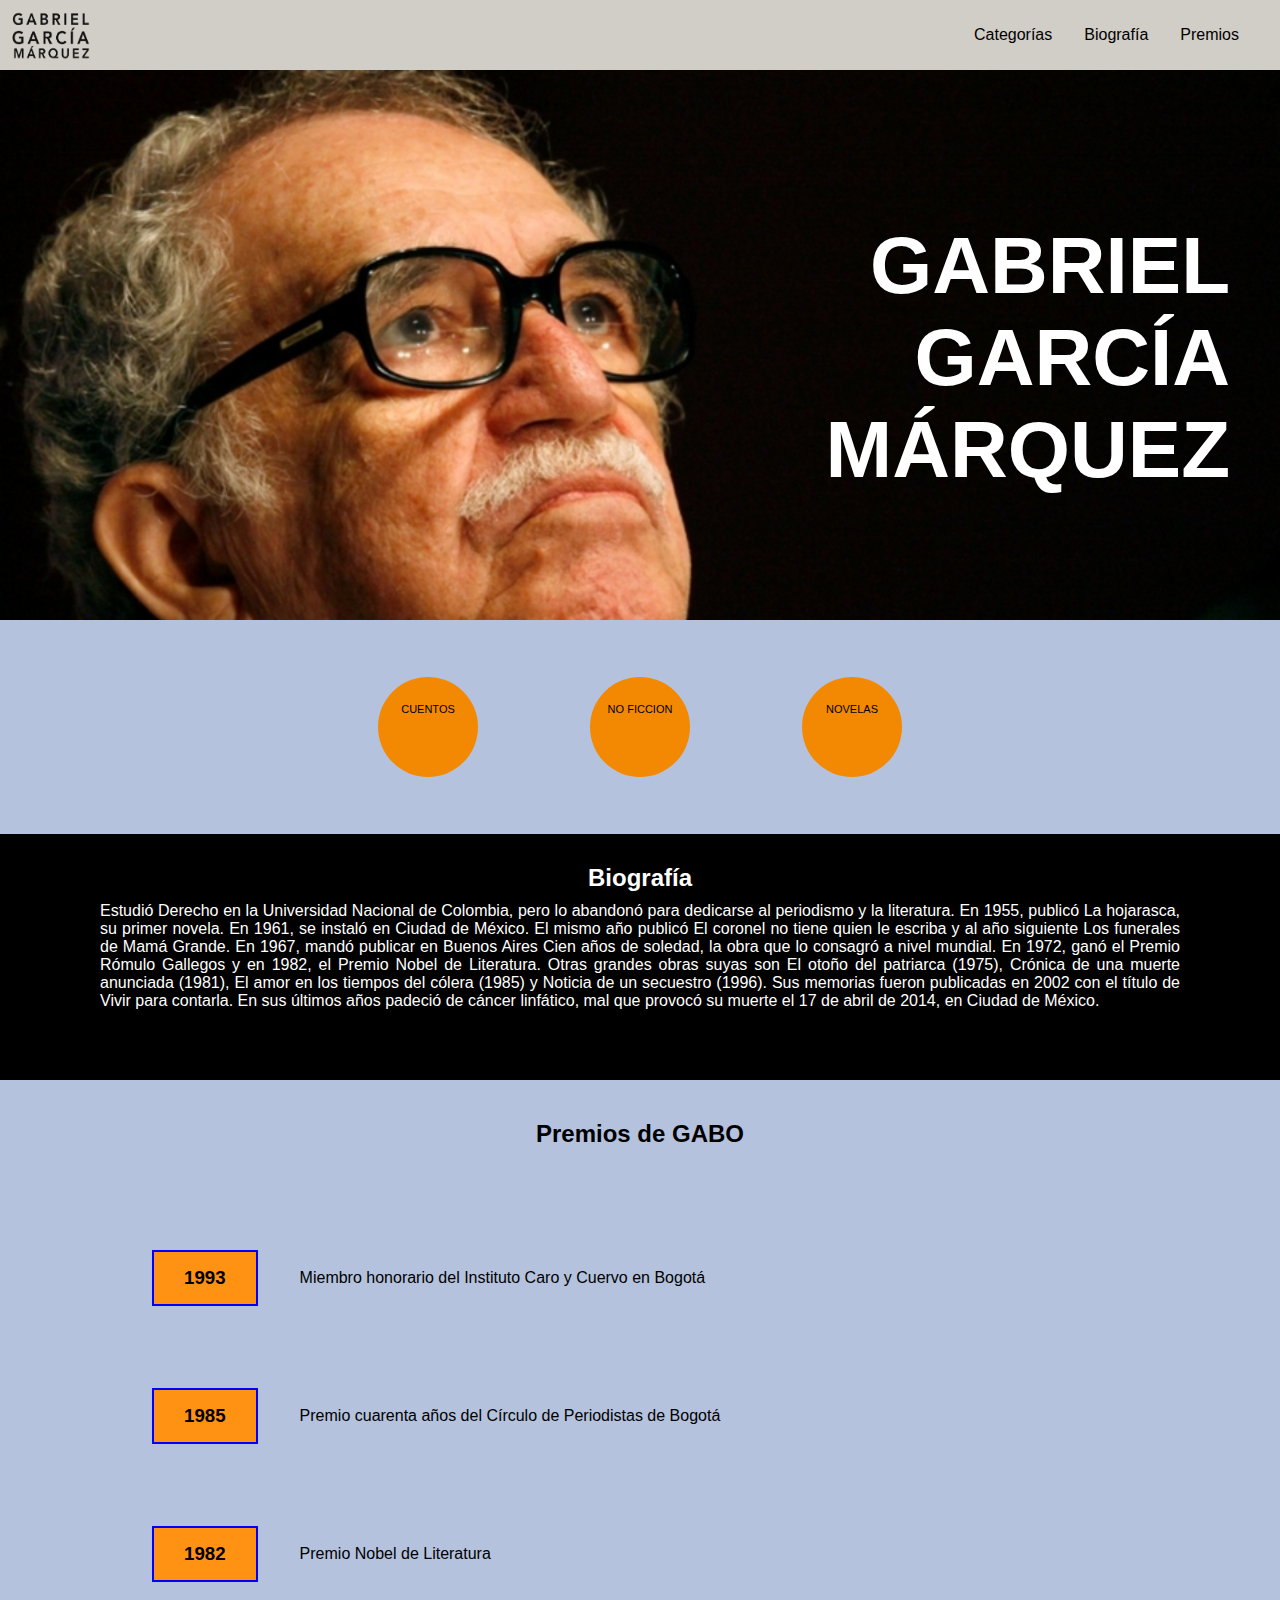
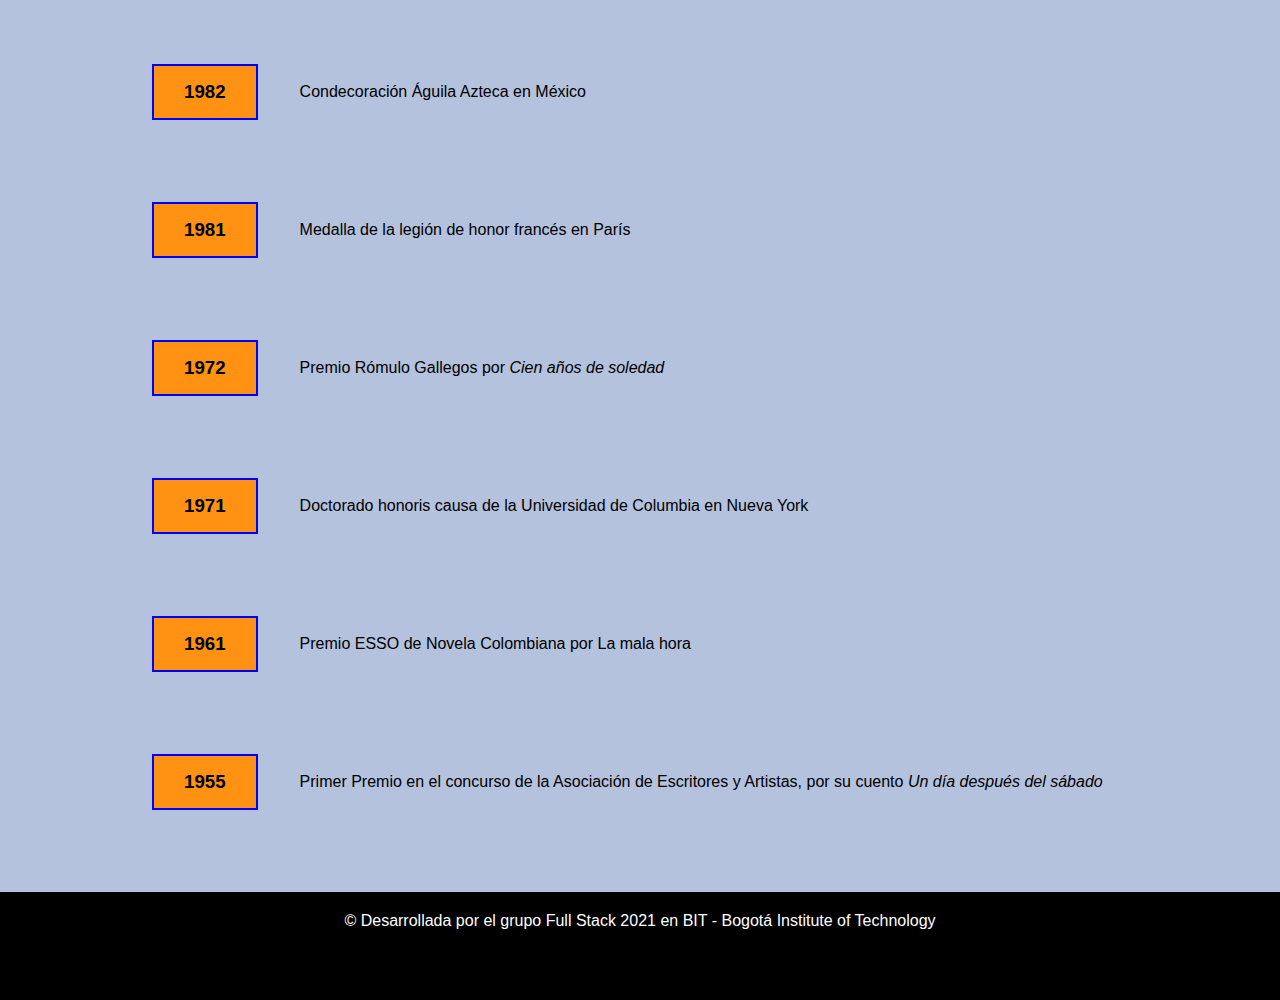
==== index.html @ b6068349 "Se agregan los archivos" ====
<!DOCTYPE html>
<html>
  <head>
    <meta charset="UTF-8" />
    <meta http-equiv="X-UA-Compatible" content="IE=edge" />
    <meta name="viewport" content="width=device-width, initial-scale=1.0" />
    <link rel="stylesheet" href="./css/style.css" />
    <title>Gabo</title>
  </head>
  <body>
    <!-- Barra superior con el logo y las opciones del menu  target="_blank"  -->
    <div class="header">
      <div class="logo">
        <a href="index.html">
          <img
            width="80"
            height="50"
            src="./img/gabo-logo.png"
            alt="logo de gabo"
          />
        </a>
      </div>
      <div class="menu">
        <table>
          <tr>
            <td>
              <a
                href="https://es.wikipedia.org/wiki/Wikipedia:Portada"
                target="_black"
                >Categorías</a
              >
            </td>
            <td>
              <a
                href="https://es.wikipedia.org/wiki/Wikipedia:Portada"
                target="_black"
                >Biografía</a
              >
            </td>
            <td>
              <a
                href="https://es.wikipedia.org/wiki/Wikipedia:Portada"
                target="_black"
                >Premios</a
              >
            </td>
          </tr>
        </table>
      </div>
    </div>
    <!--  Fin Menu  -->
    <!-- Inicio banner -->
    <div class="banner">
      <h1>
        GABRIEL <br />
        GARCÍA <br />
        MÁRQUEZ
      </h1>
    </div>
    <!-- Fin Banner -->
    <!-- Inicio categorias  -->
    <div>
      <table class="tablaCategorias">
        <tr>
          <td class="cat">
            <div class="boton_categorias">
              <a href="#">CUENTOS</a>
            </div>
          </td>
          <td class="cat">
            <div class="boton_categorias">
              <a href="#">NO FICCION</a>
            </div>
          </td>
          <td class="cat">
            <div class="boton_categorias">
              <a href="#">NOVELAS</a>
            </div>
          </td>
        </tr>
      </table>
    </div>
    <!-- Fin categorias -->
    <!-- Inicio biografía -->
    <div class="biografia">
      <h2>Biografía</h2>
      <p>
        Estudió Derecho en la Universidad Nacional de Colombia, pero lo abandonó
        para dedicarse al periodismo y la literatura. En 1955, publicó La
        hojarasca, su primer novela. En 1961, se instaló en Ciudad de México. El
        mismo año publicó El coronel no tiene quien le escriba y al año
        siguiente Los funerales de Mamá Grande. En 1967, mandó publicar en
        Buenos Aires Cien años de soledad, la obra que lo consagró a nivel
        mundial. En 1972, ganó el Premio Rómulo Gallegos y en 1982, el Premio
        Nobel de Literatura. Otras grandes obras suyas son El otoño del
        patriarca (1975), Crónica de una muerte anunciada (1981), El amor en los
        tiempos del cólera (1985) y Noticia de un secuestro (1996). Sus memorias
        fueron publicadas en 2002 con el título de Vivir para contarla. En sus
        últimos años padeció de cáncer linfático, mal que provocó su muerte el
        17 de abril de 2014, en Ciudad de México.
      </p>
    </div>
    <!-- Fin Biografía -->
    <!-- inicio premios  -->
    <div class="premios">
      <h2>Premios de GABO</h2>
      <table>
        <tr>
          <td><h3>1993</h3></td>
          <td>Miembro honorario del Instituto Caro y Cuervo en Bogotá</td>
        </tr>
        <tr>
          <td><h3>1985</h3></td>
          <td>Premio cuarenta años del Círculo de Periodistas de Bogotá</td>
        </tr>
        <tr>
          <td><h3>1982</h3></td>
          <td>Premio Nobel de Literatura</td>
        </tr>
        <tr>
          <td><h3>1982</h3></td>
          <td>Condecoración Águila Azteca en México</td>
        </tr>
        <tr>
          <td><h3>1981</h3></td>
          <td>Medalla de la legión de honor francés en París</td>
        </tr>
        <tr>
          <td><h3>1972</h3></td>
          <td>Premio Rómulo Gallegos por <i>Cien años de soledad</td>
        </tr>
        <tr>
          <td><h3>1971</h3></td>
          <td>Doctorado honoris causa de la Universidad de Columbia en Nueva York</td>
        </tr>
        <tr>
          <td><h3>1961</h3></td>
          <td>Premio ESSO de Novela Colombiana por La mala hora</td>
        </tr>
        <tr>
          <td><h3>1955</h3></td>
          <td>Primer Premio en el concurso de la Asociación de Escritores y Artistas,
            por su cuento <i>Un día después del sábado</i></td>
        </tr>
      </table>
    </div>
    <!-- fin premios -->
    <!-- inicio footer -->
    <footer>
      &copy; Desarrollada por el grupo Full Stack 2021 en BIT -
      Bogotá Institute of Technology
    </footer>
    <!-- fin footer-->
  </body>
</html>
---- css/style.css ----
* {
  margin: 0;
  padding: 0;
}

body {
  background-color: rgb(180, 194, 221);
  font-family: "Gill Sans", "Gill Sans MT", Calibri, "Trebuchet MS", sans-serif;
}

.header {
  background-color: rgb(209, 205, 199);
  height: 70px;
}

.logo {
  float: left;
  padding: 10px;
}

.menu {
  float: right;
  margin: 24px;
}

.menu a {
  color: black;
  text-decoration: none;
  padding: 15px;
}

.banner {
  background-image: url(../img/gabo11.jpg);
  height: 550px;
  background-repeat: no-repeat;
  background-size: cover;
  color: white;
}

.banner h1 {
  text-align: right;
  font-size: 80px;
  padding: 150px 50px;
}

.tablaCategorias {
  width: auto;
  margin: auto;
}
.cat {
  padding: 50px;
}
.boton_categorias {
  width: 80px;
  height: 80px;
  background-color: #f38902;
  border-radius: 50px;
  font-size: 11px;
  margin: 5px;
  padding: 10px;
  line-height: 45px;
  text-align: center;
  float: left;
}

.boton_categorias:hover {
  opacity: 0.3;
}

.boton_categorias a {
  text-decoration: none;
  color: black;
  padding: 5px 5px 5px 5px;
}

.biografia {
  background-color: black;
  color: white;
  padding: 20px 100px 70px 100px;
  text-align: justify;
}

.biografia h2 {
  text-align: center;
  padding: 10px;
}

.premios {
  margin: 0;
  text-align: center;
  padding: 10px;
}

.premios table {
  padding: 30px 100px 30px 100px;
}

.premios h2 {
  padding: 30px 0px;
}

.premios h3 {
  background-color: rgb(255, 145, 19);
  border: 2px solid blue;
  text-align: center;
  padding: 15px 30px 15px 30px;
  margin: 40px;
}

.premios td {
  text-align: left;
}

footer {
  background-color: black;
  color: white;
  text-align: center;
  padding: 20px 100px 70px 100px;
}
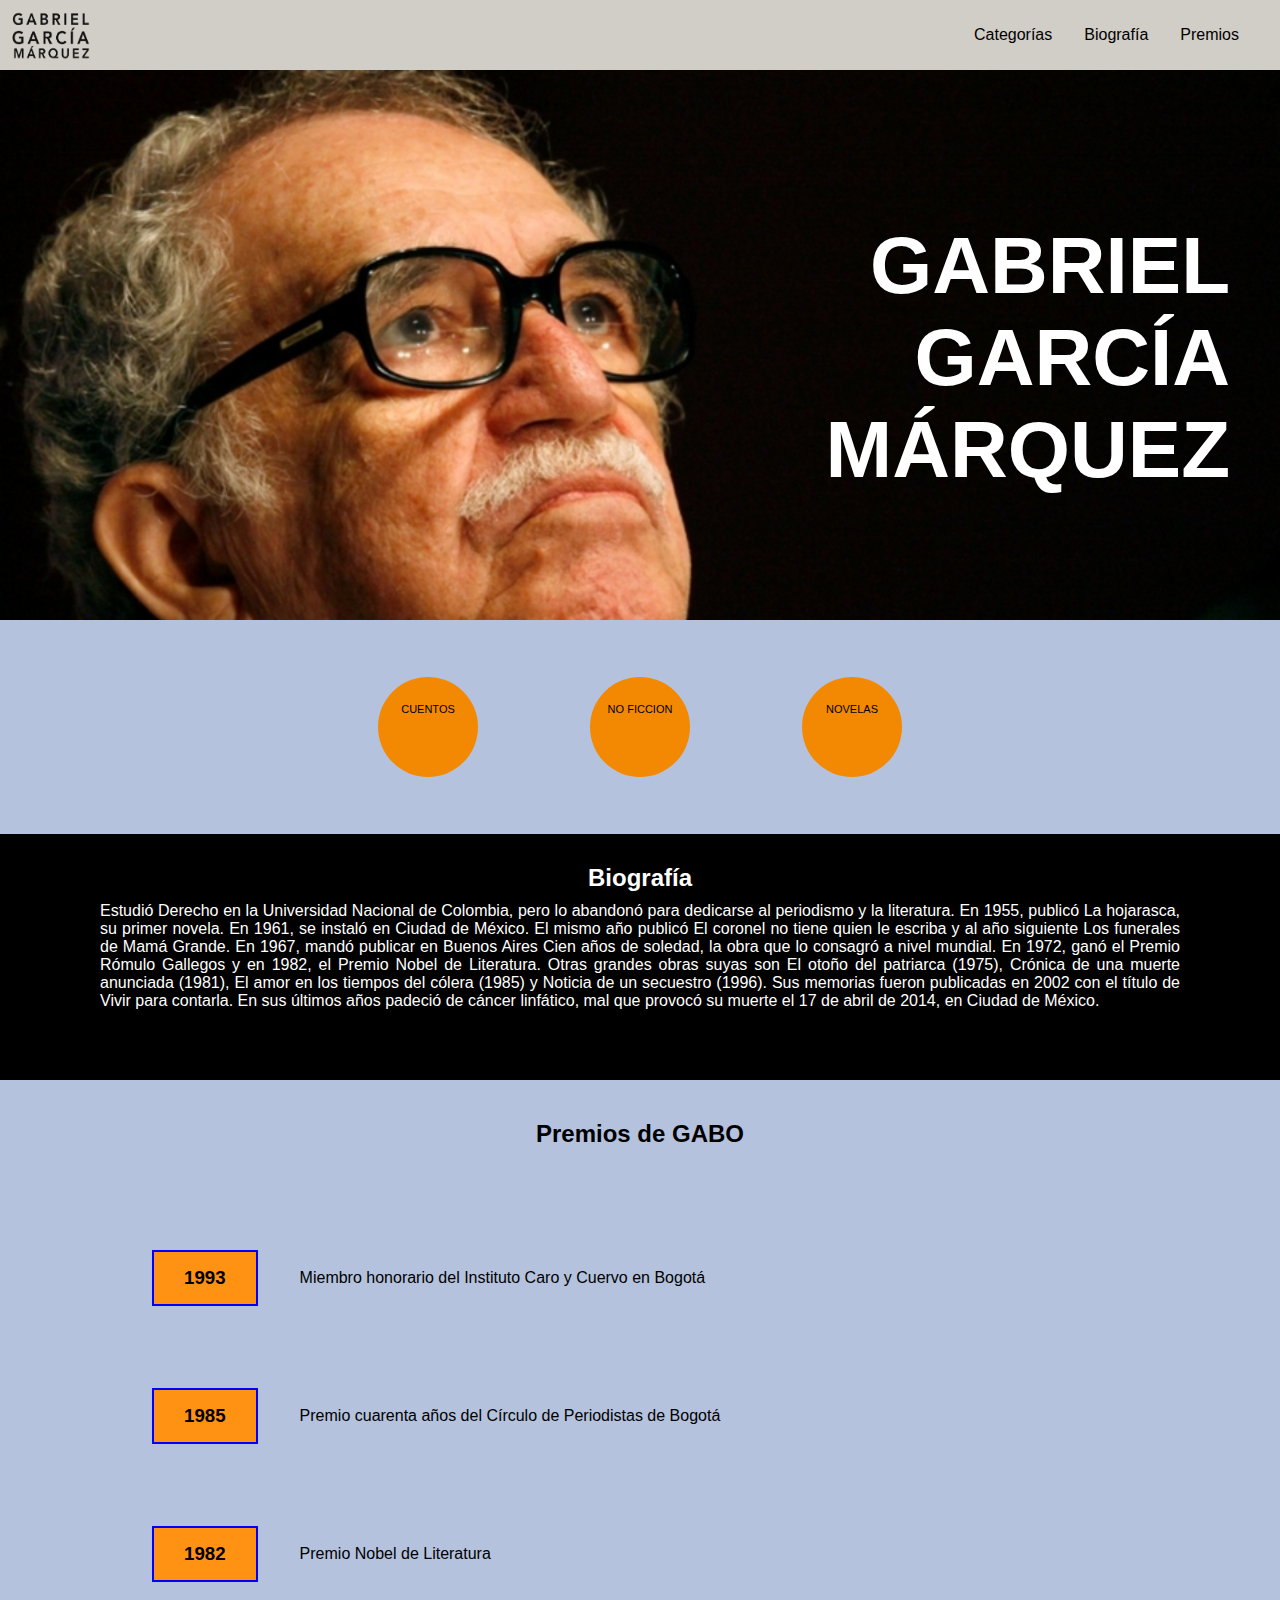
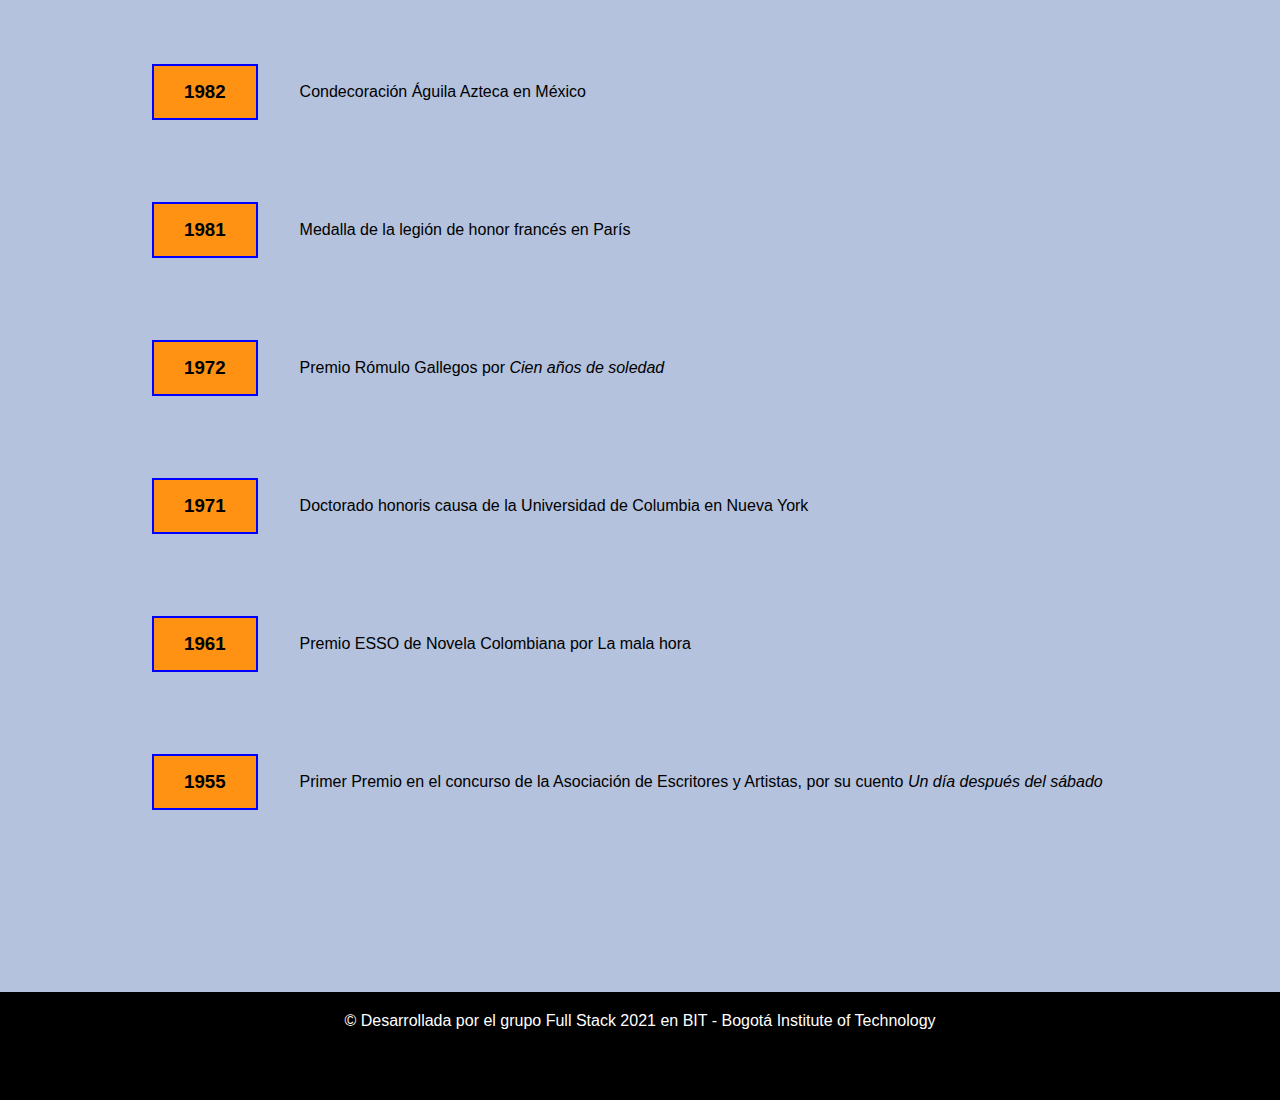
==== commit 93bc361e: "Se agregan nuevos estilos y se modifica el archivo novelas.html" ====
--- a/index.html
+++ b/index.html
@@ -74,7 +74,7 @@
           </td>
           <td class="cat">
             <div class="boton_categorias">
-              <a href="#">NOVELAS</a>
+              <a href="novelas.html">NOVELAS</a>
             </div>
           </td>
         </tr>
--- a/css/style.css
+++ b/css/style.css
@@ -89,6 +89,7 @@
   margin: 0;
   text-align: center;
   padding: 10px;
+
 }
 
 .premios table {
@@ -112,8 +113,29 @@
 }
 
 footer {
+  margin-top: 100px;
   background-color: black;
   color: white;
   text-align: center;
   padding: 20px 100px 70px 100px;
 }
+.novela{
+  background-color: black;
+  color: white;
+  padding: 20px 100px 70px 100px;
+  text-align: justify;
+}
+.novela h2{
+  text-align: center;
+}
+.center {
+  margin-left: auto;
+  margin-right: auto;
+  display: block;
+}
+.novela p{
+  text-align: justify;
+  background-color: black;
+  color: white;
+  padding: 20px 100px 70px 100px;
+}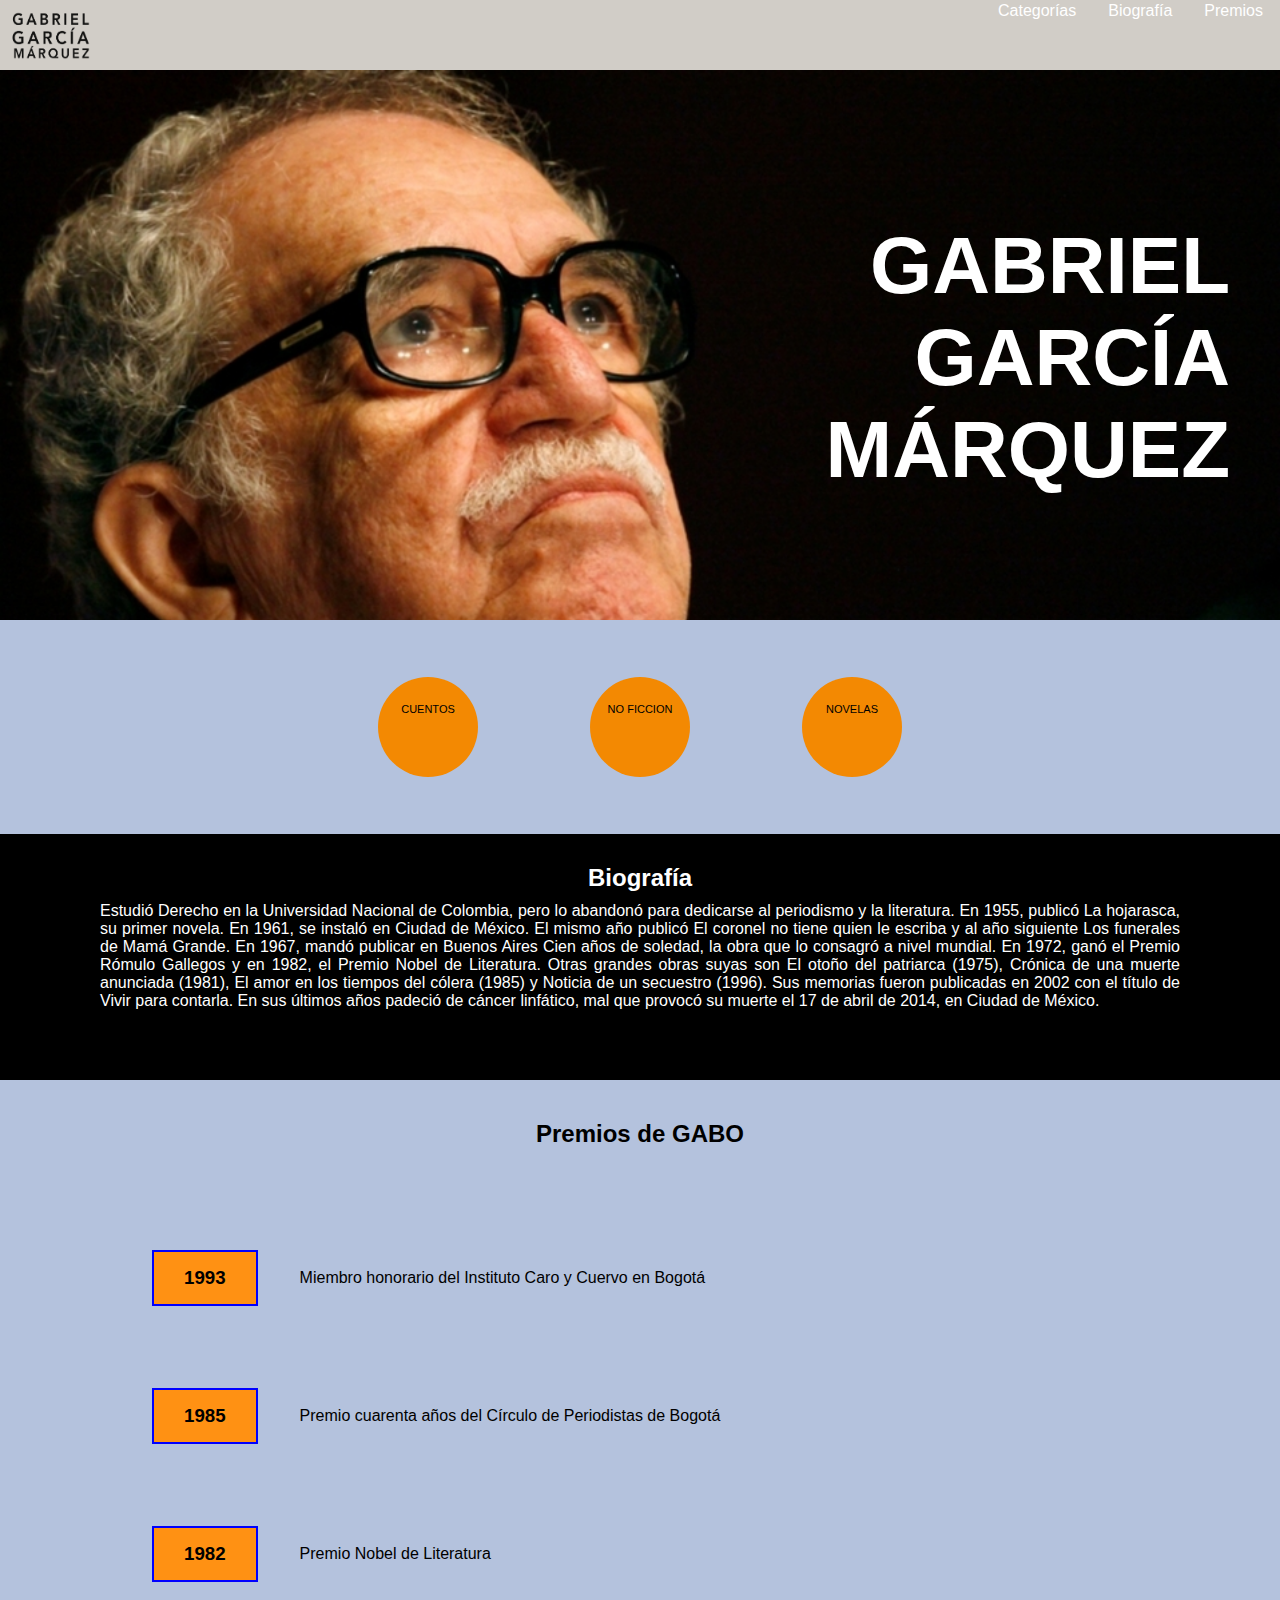
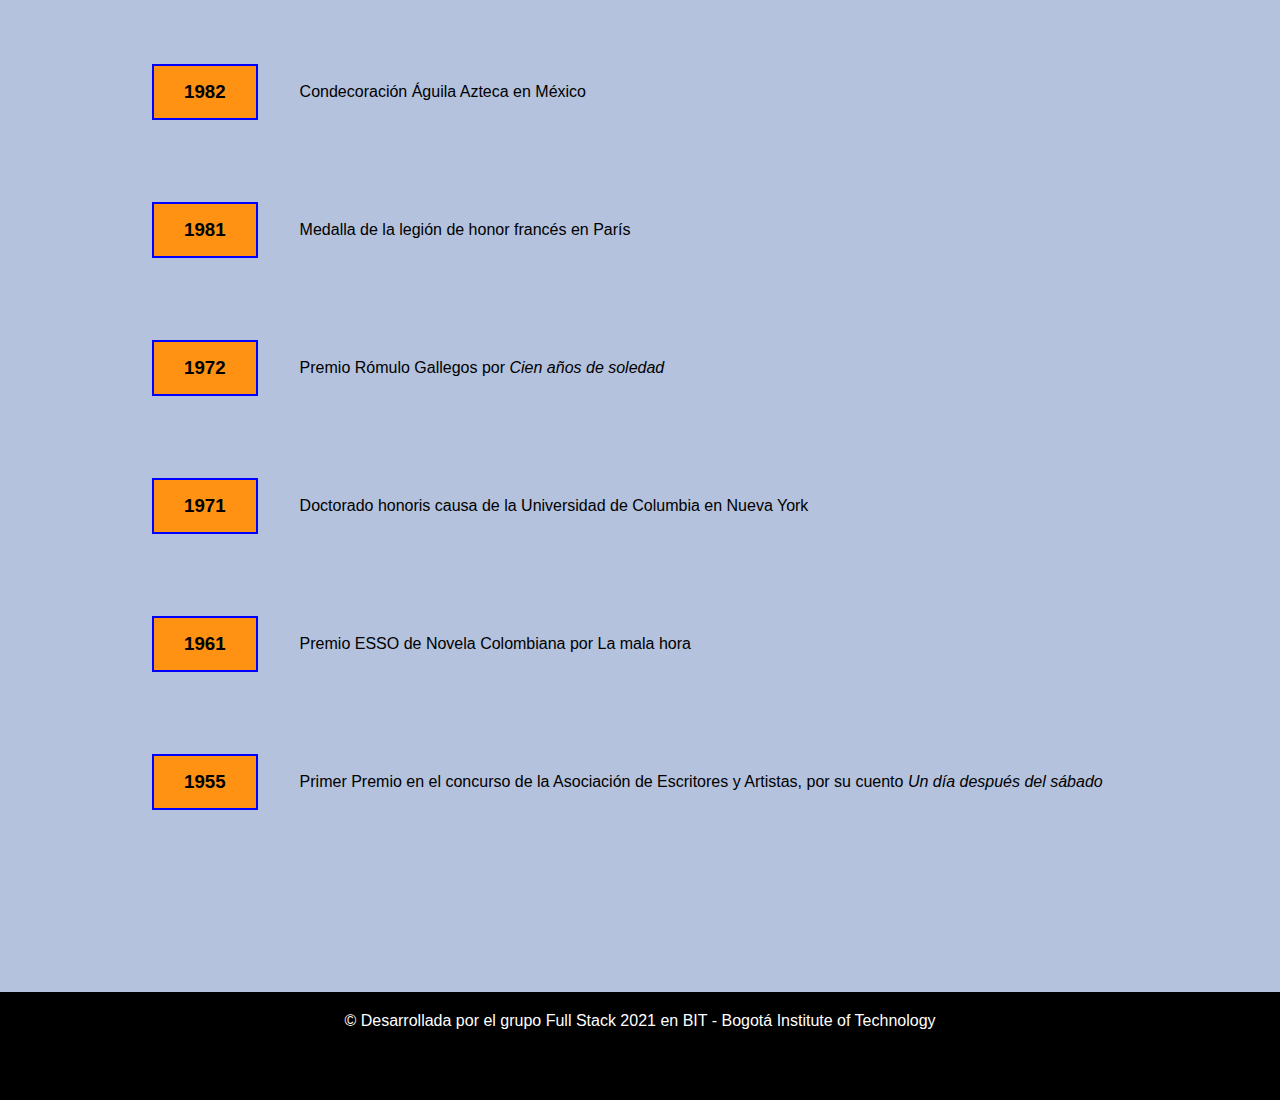
==== commit be3b2cfa: "Se agregan las imagenes del barner, e igual el codigo con libreria botstrap" ====
--- a/index.html
+++ b/index.html
@@ -20,7 +20,7 @@
           />
         </a>
       </div>
-      <div class="menu">
+      <div id="menu">
         <table>
           <tr>
             <td>
--- a/css/style.css
+++ b/css/style.css
@@ -18,13 +18,14 @@
   padding: 10px;
 }
 
-.menu {
+#menu {
+  padding: 0px 0px 10px 40px;
   float: right;
-  margin: 24px;
+  margin: 0px;
 }
 
-.menu a {
-  color: black;
+#menu a {
+  color: white;
   text-decoration: none;
   padding: 15px;
 }
@@ -138,4 +139,13 @@
   background-color: black;
   color: white;
   padding: 20px 100px 70px 100px;
+}
+
+@media screen and (max-width: 376px){
+  
+}
+.audio{
+  display: flex;
+  justify-content: center;
+  align-items: center;
 }